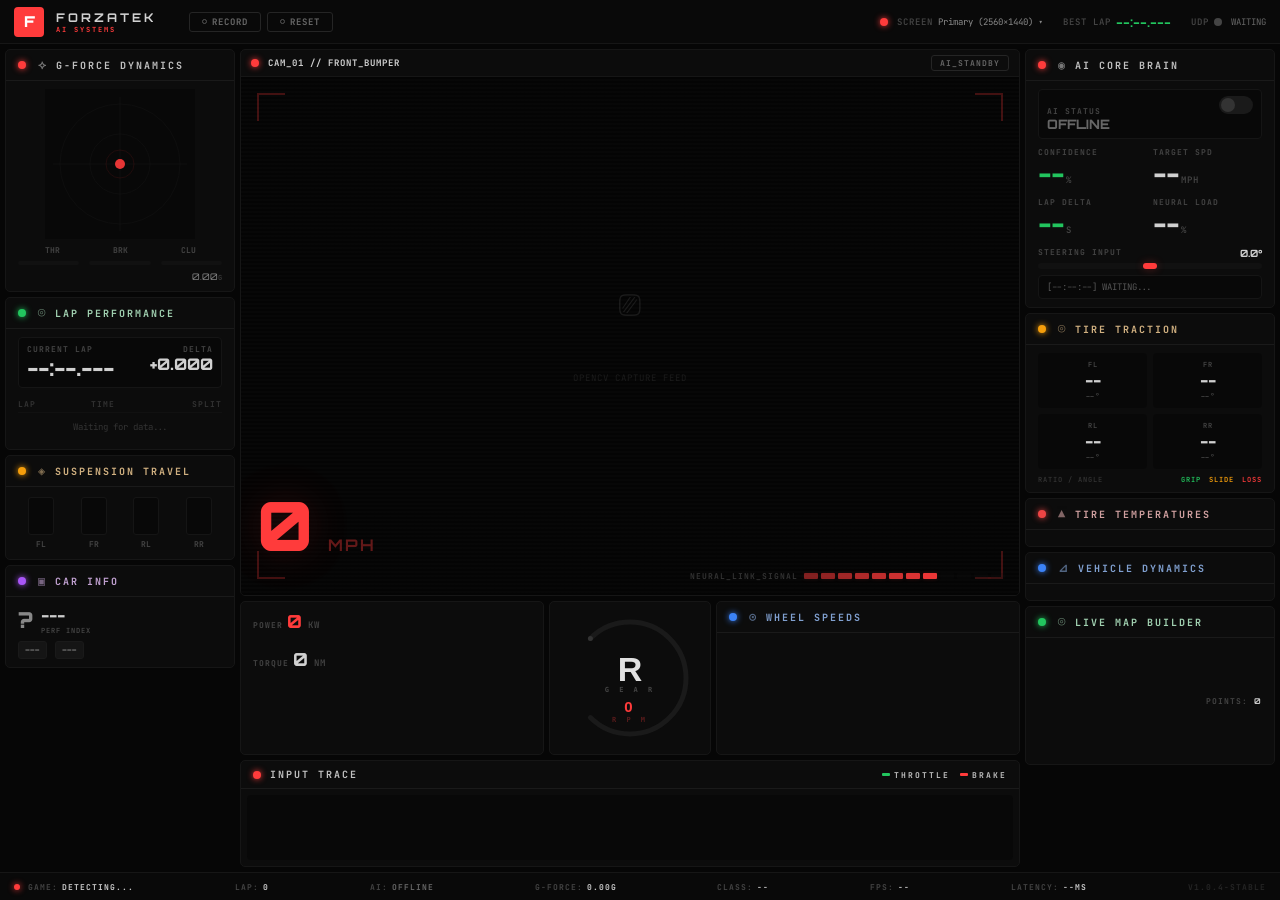
==== frontend/index.html @ ee528c3f "Initial Setup and UDP connection" ====
<!DOCTYPE html>
<html lang="en">
<head>
    <meta charset="UTF-8">
    <meta name="viewport" content="width=device-width, initial-scale=1.0">
    <title>ForzaTek AI Systems</title>
    <link rel="preconnect" href="https://fonts.googleapis.com">
    <link rel="preconnect" href="https://fonts.gstatic.com" crossorigin>
    <link href="https://fonts.googleapis.com/css2?family=JetBrains+Mono:wght@400;500;600;700;800&family=Orbitron:wght@400;500;600;700;800;900&family=Share+Tech+Mono&display=swap" rel="stylesheet">
    <link rel="stylesheet" href="css/dashboard.css">
    <link rel="icon" href="data:image/svg+xml,<svg xmlns='http://www.w3.org/2000/svg' viewBox='0 0 32 32'><rect width='32' height='32' rx='4' fill='%23ff3b3b'/><text x='16' y='23' text-anchor='middle' font-size='20' font-weight='900' fill='white' font-family='sans-serif'>F</text></svg>">
</head>
<body>
    <!-- ═══════ TOP BAR ═══════ -->
    <header class="topbar">
        <div class="topbar-left">
            <div class="logo-mark">F</div>
            <div class="logo-text">
                <div class="logo-title">FORZATEK</div>
                <div class="logo-sub">AI SYSTEMS</div>
            </div>
            <div class="topbar-buttons">
                <button class="btn-ghost" id="btn-record"><span class="btn-dot"></span>RECORD</button>
                <button class="btn-ghost" id="btn-reset"><span class="btn-dot"></span>RESET</button>
            </div>
        </div>
        <div class="topbar-right">
            <div class="topbar-item">
                <span class="status-dot red pulse"></span>
                <span class="label">SCREEN</span>
                <span class="value" id="screen-info">Primary (2560×1440) ▾</span>
            </div>
            <div class="topbar-item">
                <span class="label">BEST LAP</span>
                <span class="value green" id="best-lap">--:--.---</span>
            </div>
            <div class="topbar-item">
                <span class="label">UDP</span>
                <span class="status-dot" id="udp-dot"></span>
                <span class="value" id="udp-status">WAITING</span>
            </div>
        </div>
    </header>

    <!-- ═══════ MAIN GRID ═══════ -->
    <main class="dashboard-grid">

        <!-- ═══════ LEFT COLUMN ═══════ -->
        <div class="column column-left">

            <!-- G-Force -->
            <section class="panel">
                <div class="panel-header"><span class="status-dot red pulse"></span><span class="icon">⟡</span>G-FORCE DYNAMICS</div>
                <div class="panel-body" style="display:flex;flex-direction:column;align-items:center;gap:6px">
                    <canvas id="gforce-plot" width="150" height="150"></canvas>
                    <div style="display:flex;justify-content:space-between;width:100%;font-size:8px;color:#444;font-weight:700">
                        <span style="flex:1;text-align:center">THR</span>
                        <span style="flex:1;text-align:center">BRK</span>
                        <span style="flex:1;text-align:center">CLU</span>
                    </div>
                    <div style="display:flex;gap:10px;width:100%">
                        <div class="bar-meter"><div class="bar-fill green" id="bar-throttle" style="width:0%"></div></div>
                        <div class="bar-meter"><div class="bar-fill red" id="bar-brake" style="width:0%"></div></div>
                        <div class="bar-meter"><div class="bar-fill blue" id="bar-clutch" style="width:0%"></div></div>
                    </div>
                    <div style="align-self:flex-end;font-size:9px;color:#444">
                        <span class="display-font" id="gforce-total" style="color:#888">0.00</span><span style="font-size:7px">G</span>
                    </div>
                </div>
            </section>

            <!-- Lap Performance -->
            <section class="panel">
                <div class="panel-header green-header"><span class="status-dot green pulse"></span><span class="icon">◎</span>LAP PERFORMANCE</div>
                <div class="panel-body">
                    <div class="stat-box">
                        <div>
                            <div class="stat-label">CURRENT LAP</div>
                            <div class="stat-big" id="current-lap">--:--.---</div>
                        </div>
                        <div style="text-align:right">
                            <div class="stat-label">DELTA</div>
                            <div class="stat-mid" id="lap-delta">+0.000</div>
                        </div>
                    </div>
                    <table class="lap-table">
                        <thead><tr><th>LAP</th><th style="text-align:center">TIME</th><th style="text-align:right">SPLIT</th></tr></thead>
                        <tbody id="lap-table-body">
                            <tr><td colspan="3" style="color:#333;text-align:center;padding:8px">Waiting for data...</td></tr>
                        </tbody>
                    </table>
                </div>
            </section>

            <!-- Suspension -->
            <section class="panel">
                <div class="panel-header amber-header"><span class="status-dot amber pulse"></span><span class="icon">◈</span>SUSPENSION TRAVEL</div>
                <div class="susp-grid">
                    <div class="susp-bar-wrap"><div class="susp-bar"><div class="susp-fill" id="susp-fl"></div></div><span class="susp-label">FL</span></div>
                    <div class="susp-bar-wrap"><div class="susp-bar"><div class="susp-fill" id="susp-fr"></div></div><span class="susp-label">FR</span></div>
                    <div class="susp-bar-wrap"><div class="susp-bar"><div class="susp-fill" id="susp-rl"></div></div><span class="susp-label">RL</span></div>
                    <div class="susp-bar-wrap"><div class="susp-bar"><div class="susp-fill" id="susp-rr"></div></div><span class="susp-label">RR</span></div>
                </div>
            </section>

            <!-- Car Info -->
            <section class="panel">
                <div class="panel-header purple-header"><span class="status-dot purple pulse"></span><span class="icon">▣</span>CAR INFO</div>
                <div class="panel-body" style="display:flex;flex-direction:column;gap:6px">
                    <div style="display:flex;gap:8px;align-items:center">
                        <div class="display-font" id="car-class" style="font-size:22px;font-weight:900;color:#888;line-height:1">?</div>
                        <div>
                            <span class="display-font" id="car-pi" style="font-size:16px;font-weight:800;color:#ccc;line-height:1">---</span>
                            <div style="font-size:7px;color:#444;font-weight:700;letter-spacing:1px">PERF INDEX</div>
                        </div>
                    </div>
                    <div style="display:flex;gap:8px">
                        <span class="badge" id="car-drivetrain">---</span>
                        <span class="badge" id="car-cylinders">---</span>
                    </div>
                </div>
            </section>
        </div>

        <!-- ═══════ CENTER COLUMN ═══════ -->
        <div class="column column-center">

            <!-- Viewport -->
            <section class="panel viewport-panel">
                <div class="viewport-header">
                    <div style="display:flex;align-items:center;gap:5px"><span class="status-dot red pulse"></span><span style="font-weight:700;letter-spacing:1px">CAM_01 // FRONT_BUMPER</span></div>
                    <div class="ai-badge" id="ai-status-badge">AI_STANDBY</div>
                </div>
                <div class="viewport-screen" id="viewport">
                    <div class="scanlines"></div>
                    <div class="corner-bracket tl"></div>
                    <div class="corner-bracket tr"></div>
                    <div class="corner-bracket bl"></div>
                    <div class="corner-bracket br"></div>
                    <img id="viewport-img" alt="" style="display:none;width:100%;height:100%;object-fit:cover;position:absolute;inset:0">
                    <div class="viewport-placeholder" id="viewport-placeholder">⎚<br><span style="font-size:9px;letter-spacing:1px">OPENCV CAPTURE FEED</span></div>
                    <div class="speed-overlay">
                        <span class="speed-value display-font" id="speed-value">0</span>
                        <span class="speed-unit display-font">MPH</span>
                    </div>
                    <div class="neural-link">
                        <span class="neural-label">NEURAL_LINK_SIGNAL</span>
                        <div class="neural-bars" id="neural-bars"></div>
                    </div>
                </div>
            </section>

            <!-- Engine row -->
            <div class="engine-row">
                <section class="panel engine-panel">
                    <div class="panel-body" style="display:flex;flex-direction:column;gap:8px">
                        <div class="stat-inline"><span class="stat-label">POWER</span><span class="display-font" id="power-val" style="color:#ff3b3b;font-size:18px;font-weight:800">0</span><span class="stat-unit">KW</span></div>
                        <div class="bar-meter"><div class="bar-fill red" id="bar-power" style="width:0%"></div></div>
                        <div class="stat-inline"><span class="stat-label">TORQUE</span><span class="display-font" id="torque-val" style="color:#d0d0d0;font-size:18px;font-weight:800">0</span><span class="stat-unit">NM</span></div>
                        <div class="bar-meter"><div class="bar-fill dim" id="bar-torque" style="width:0%"></div></div>
                    </div>
                </section>
                <section class="panel gear-panel">
                    <canvas id="gear-gauge" width="136" height="136"></canvas>
                </section>
                <section class="panel">
                    <div class="panel-header blue-header"><span class="status-dot blue pulse"></span><span class="icon">⊙</span>WHEEL SPEEDS</div>
                    <div class="panel-body" id="wheel-speeds"></div>
                </section>
            </div>

            <!-- Input Trace -->
            <section class="panel">
                <div class="panel-header" style="display:flex;justify-content:space-between;align-items:center">
                    <div style="display:flex;align-items:center;gap:5px"><span class="status-dot red pulse"></span>INPUT TRACE</div>
                    <div style="display:flex;gap:10px;font-size:8px;font-weight:700">
                        <span style="display:flex;align-items:center;gap:4px"><span style="width:8px;height:3px;background:#22c55e;border-radius:1px;display:inline-block"></span>THROTTLE</span>
                        <span style="display:flex;align-items:center;gap:4px"><span style="width:8px;height:3px;background:#ff3b3b;border-radius:1px;display:inline-block"></span>BRAKE</span>
                    </div>
                </div>
                <div style="padding:6px"><canvas id="input-trace" height="65" style="width:100%;background:#080808;border-radius:4px;display:block"></canvas></div>
            </section>
        </div>

        <!-- ═══════ RIGHT COLUMN ═══════ -->
        <div class="column column-right">

            <!-- AI Core Brain -->
            <section class="panel">
                <div class="panel-header"><span class="status-dot red pulse"></span><span class="icon">◉</span>AI CORE BRAIN</div>
                <div class="panel-body">
                    <div class="stat-box" style="margin-bottom:8px">
                        <div>
                            <div class="stat-label">AI STATUS</div>
                            <div class="display-font" id="ai-status" style="font-size:13px;font-weight:800;color:#666">OFFLINE</div>
                        </div>
                        <div class="toggle-track">
                            <div class="toggle-thumb"></div>
                        </div>
                    </div>
                    <div class="stat-grid-2">
                        <div><div class="stat-label">CONFIDENCE</div><div><span class="display-font" id="ai-confidence" style="font-size:26px;font-weight:800;color:#22c55e">--</span><span class="stat-unit">%</span></div></div>
                        <div><div class="stat-label">TARGET SPD</div><div><span class="display-font" id="ai-target-spd" style="font-size:26px;font-weight:800;color:#d0d0d0">--</span><span class="stat-unit">MPH</span></div></div>
                    </div>
                    <div class="stat-grid-2" style="margin-top:8px">
                        <div><div class="stat-label">LAP DELTA</div><div><span class="display-font" id="ai-lap-delta" style="font-size:26px;font-weight:800;color:#22c55e">--</span><span class="stat-unit">S</span></div></div>
                        <div><div class="stat-label">NEURAL LOAD</div><div><span class="display-font" id="ai-neural-load" style="font-size:26px;font-weight:800;color:#d0d0d0">--</span><span class="stat-unit">%</span></div></div>
                    </div>
                    <div style="margin-top:8px">
                        <div style="display:flex;justify-content:space-between;margin-bottom:3px">
                            <span class="stat-label">STEERING INPUT</span>
                            <span class="display-font" id="steer-val" style="font-size:10px;color:#d0d0d0;font-weight:700">0.0°</span>
                        </div>
                        <div class="steering-track"><div class="steering-center"></div><div class="steering-thumb" id="steer-thumb"></div></div>
                    </div>
                    <div class="decision-log" id="decision-log">[--:--:--] WAITING...</div>
                </div>
            </section>

            <!-- Tire Traction -->
            <section class="panel">
                <div class="panel-header amber-header"><span class="status-dot amber pulse"></span><span class="icon">◎</span>TIRE TRACTION</div>
                <div class="panel-body">
                    <div class="tire-grid">
                        <div class="tire-cell" id="tire-fl"><span class="tire-label">FL</span><span class="tire-slip">--</span><span class="tire-angle">--°</span></div>
                        <div class="tire-cell" id="tire-fr"><span class="tire-label">FR</span><span class="tire-slip">--</span><span class="tire-angle">--°</span></div>
                        <div class="tire-cell" id="tire-rl"><span class="tire-label">RL</span><span class="tire-slip">--</span><span class="tire-angle">--°</span></div>
                        <div class="tire-cell" id="tire-rr"><span class="tire-label">RR</span><span class="tire-slip">--</span><span class="tire-angle">--°</span></div>
                    </div>
                    <div style="display:flex;justify-content:space-between;margin-top:6px;font-size:7px;color:#333;font-weight:600;letter-spacing:1px">
                        <span>RATIO / ANGLE</span>
                        <div style="display:flex;gap:8px"><span style="color:#22c55e">GRIP</span><span style="color:#f59e0b">SLIDE</span><span style="color:#ff3b3b">LOSS</span></div>
                    </div>
                </div>
            </section>

            <!-- Tire Temps -->
            <section class="panel">
                <div class="panel-header red-header"><span class="status-dot" style="background:#ef4444;box-shadow:0 0 6px #ef4444"></span><span class="icon">▲</span>TIRE TEMPERATURES</div>
                <div class="panel-body" id="tire-temps"></div>
            </section>

            <!-- Vehicle Dynamics -->
            <section class="panel">
                <div class="panel-header blue-header"><span class="status-dot blue pulse"></span><span class="icon">⊿</span>VEHICLE DYNAMICS</div>
                <div class="panel-body dynamics-grid" id="dynamics-grid"></div>
            </section>

            <!-- Live Map -->
            <section class="panel">
                <div class="panel-header green-header"><span class="status-dot green pulse"></span><span class="icon">◎</span>LIVE MAP BUILDER</div>
                <div class="panel-body" style="display:flex;align-items:center;justify-content:space-between">
                    <canvas id="track-map" width="110" height="110"></canvas>
                    <div style="font-size:8px;color:#444;font-weight:700;letter-spacing:1px">POINTS: <span class="display-font" id="map-points" style="color:#ccc">0</span></div>
                </div>
            </section>
        </div>
    </main>

    <!-- ═══════ BOTTOM BAR ═══════ -->
    <footer class="bottombar">
        <div class="bottombar-item"><span class="status-dot red small"></span><span class="label">GAME:</span><span class="value" id="game-name">DETECTING...</span></div>
        <div class="bottombar-item"><span class="label">LAP:</span><span class="value" id="footer-lap">0</span></div>
        <div class="bottombar-item"><span class="label">AI:</span><span class="value" id="footer-ai" style="color:#666">OFFLINE</span></div>
        <div class="bottombar-item"><span class="label">G-FORCE:</span><span class="value" id="footer-gforce">0.00G</span></div>
        <div class="bottombar-item"><span class="label">CLASS:</span><span class="value" id="footer-class">--</span></div>
        <div class="bottombar-item"><span class="label">FPS:</span><span class="value" id="footer-fps">--</span></div>
        <div class="bottombar-item"><span class="label">LATENCY:</span><span class="value" id="footer-latency">--MS</span></div>
        <div class="bottombar-item version">V1.0.4-STABLE</div>
    </footer>

    <script src="js/app.js"></script>
</body>
</html>
---- frontend/css/dashboard.css ----
/* ═══════════════════════════════════════════════
   ForzaTek AI — Dashboard Styles
   ═══════════════════════════════════════════════ */

:root {
    --font-mono: 'JetBrains Mono', 'Share Tech Mono', monospace;
    --font-display: 'Orbitron', sans-serif;
    --bg-0: #060606;
    --bg-1: #090909;
    --bg-2: #0c0c0c;
    --bg-3: #080808;
    --border: #161616;
    --border-light: #1a1a1a;
    --red: #ff3b3b;
    --green: #22c55e;
    --blue: #3b82f6;
    --amber: #f59e0b;
    --purple: #a855f7;
    --text-1: #d0d0d0;
    --text-2: #888;
    --text-3: #444;
    --text-4: #333;
}

* { box-sizing: border-box; margin: 0; padding: 0; }
body { background: var(--bg-0); color: var(--text-1); font-family: var(--font-mono); overflow: hidden; height: 100vh; display: flex; flex-direction: column; }
::-webkit-scrollbar { width: 3px; }
::-webkit-scrollbar-track { background: var(--bg-3); }
::-webkit-scrollbar-thumb { background: var(--border-light); border-radius: 2px; }

@keyframes pulse { 0%,100%{opacity:1} 50%{opacity:0.3} }

/* ─── Utility ─── */
.display-font { font-family: var(--font-display); }
.green { color: var(--green) !important; }
.red { color: var(--red) !important; }

/* ─── Status Dots ─── */
.status-dot { display: inline-block; width: 8px; height: 8px; border-radius: 50%; background: var(--text-3); flex-shrink: 0; margin-right: 4px; }
.status-dot.red { background: var(--red); box-shadow: 0 0 6px var(--red); }
.status-dot.green { background: var(--green); box-shadow: 0 0 6px var(--green); }
.status-dot.blue { background: var(--blue); box-shadow: 0 0 6px var(--blue); }
.status-dot.amber { background: var(--amber); box-shadow: 0 0 6px var(--amber); }
.status-dot.purple { background: var(--purple); box-shadow: 0 0 6px var(--purple); }
.status-dot.pulse { animation: pulse 1.5s ease-in-out infinite; }
.status-dot.small { width: 6px; height: 6px; }

/* ═══════ TOP BAR ═══════ */
.topbar { display: flex; align-items: center; justify-content: space-between; padding: 6px 14px; background: var(--bg-1); border-bottom: 1px solid var(--border); height: 44px; flex-shrink: 0; }
.topbar-left { display: flex; align-items: center; gap: 12px; }
.topbar-right { display: flex; align-items: center; gap: 20px; font-size: 9px; }
.topbar-item { display: flex; align-items: center; gap: 5px; }
.topbar-item .label { color: var(--text-3); font-weight: 600; letter-spacing: 1px; }
.topbar-item .value { color: var(--text-2); }
.topbar-item .value.green { font-family: var(--font-display); font-weight: 700; font-size: 13px; }

.logo-mark { width: 30px; height: 30px; background: var(--red); border-radius: 4px; display: flex; align-items: center; justify-content: center; font-family: var(--font-display); font-weight: 900; font-size: 15px; color: #fff; }
.logo-title { font-family: var(--font-display); font-size: 12px; font-weight: 700; letter-spacing: 3px; color: var(--text-1); }
.logo-sub { font-size: 7px; letter-spacing: 2px; color: var(--red); font-weight: 700; }
.topbar-buttons { display: flex; gap: 6px; margin-left: 20px; }
.btn-ghost { background: transparent; border: 1px solid #252525; border-radius: 3px; color: #666; padding: 3px 12px; font-size: 9px; font-family: var(--font-mono); font-weight: 700; letter-spacing: 1px; cursor: pointer; display: flex; align-items: center; gap: 5px; }
.btn-ghost:hover { border-color: #444; color: #aaa; }
.btn-dot { width: 5px; height: 5px; border-radius: 50%; border: 1px solid #555; display: inline-block; }

/* ═══════ MAIN GRID ═══════ */
.dashboard-grid { display: grid; grid-template-columns: 230px 1fr 250px; gap: 5px; padding: 5px; flex: 1; overflow: hidden; }
.column { display: flex; flex-direction: column; gap: 5px; overflow-y: auto; }

/* ═══════ PANELS ═══════ */
.panel { background: var(--bg-2); border: 1px solid var(--border); border-radius: 5px; overflow: hidden; }
.panel-header { display: flex; align-items: center; gap: 8px; padding: 7px 12px; border-bottom: 1px solid var(--border-light); font-size: 10px; font-weight: 700; letter-spacing: 2px; text-transform: uppercase; color: #c0c0c0; }
.panel-header .icon { font-size: 12px; opacity: 0.6; }
.panel-body { padding: 8px 12px; }

/* ─── Stat elements ─── */
.stat-box { display: flex; justify-content: space-between; align-items: baseline; padding: 6px 8px; background: var(--bg-3); border-radius: 4px; border: 1px solid #151515; }
.stat-label { font-size: 8px; color: var(--text-3); letter-spacing: 1px; font-weight: 700; text-transform: uppercase; }
.stat-big { font-family: var(--font-display); font-size: 22px; font-weight: 800; color: var(--text-1); }
.stat-mid { font-family: var(--font-display); font-size: 16px; font-weight: 800; }
.stat-unit { font-size: 9px; font-weight: 600; color: var(--text-3); text-transform: uppercase; letter-spacing: 1px; margin-left: 2px; }
.stat-inline { display: flex; align-items: baseline; gap: 4px; }
.stat-grid-2 { display: grid; grid-template-columns: 1fr 1fr; gap: 6px; }

/* ─── Bar meters ─── */
.bar-meter { width: 100%; height: 4px; background: #111; border-radius: 2px; overflow: hidden; flex: 1; }
.bar-fill { height: 100%; border-radius: 2px; transition: width 0.15s ease; }
.bar-fill.red { background: var(--red); box-shadow: 0 0 6px #ff3b3b50; }
.bar-fill.green { background: var(--green); box-shadow: 0 0 6px #22c55e50; }
.bar-fill.blue { background: var(--blue); box-shadow: 0 0 6px #3b82f650; }
.bar-fill.amber { background: var(--amber); box-shadow: 0 0 6px #f59e0b50; }
.bar-fill.dim { background: #555; }

/* ─── Lap table ─── */
.lap-table { width: 100%; border-collapse: collapse; font-size: 9px; margin-top: 8px; }
.lap-table thead th { color: var(--text-4); font-size: 8px; letter-spacing: 1px; font-weight: 700; padding: 3px 0; text-align: left; }
.lap-table tbody tr { border-top: 1px solid #111; }
.lap-table tbody td { padding: 4px 0; }

/* ─── Suspension bars ─── */
.susp-grid { display: flex; gap: 6px; padding: 10px 12px; }
.susp-bar-wrap { display: flex; flex-direction: column; align-items: center; gap: 4px; flex: 1; }
.susp-bar { width: 26px; height: 38px; background: var(--bg-3); border-radius: 3px; border: 1px solid #151515; position: relative; overflow: hidden; }
.susp-fill { position: absolute; bottom: 0; width: 100%; transition: height 0.15s; border-radius: 0 0 2px 2px; }
.susp-label { font-size: 8px; color: var(--text-3); font-weight: 700; }

/* ─── Badges ─── */
.badge { padding: 2px 6px; background: #151515; border-radius: 3px; color: var(--text-2); border: 1px solid var(--border-light); font-size: 9px; font-weight: 600; }

/* ═══════ VIEWPORT ═══════ */
.viewport-panel { flex: 1; display: flex; flex-direction: column; }
.viewport-header { display: flex; justify-content: space-between; padding: 5px 10px; border-bottom: 1px solid var(--border); font-size: 9px; }
.viewport-screen { flex: 1; display: flex; align-items: center; justify-content: center; position: relative; background: #040404; min-height: 280px; }
.viewport-placeholder { color: #1a1a1a; font-size: 36px; text-align: center; line-height: 1.8; }
.ai-badge { padding: 2px 8px; border: 1px solid #252525; border-radius: 3px; font-size: 8px; color: #666; font-weight: 700; letter-spacing: 1px; }

.scanlines { position: absolute; inset: 0; pointer-events: none; background: repeating-linear-gradient(transparent, transparent 2px, rgba(255,255,255,0.012) 2px, rgba(255,255,255,0.012) 4px); z-index: 2; }
.corner-bracket { position: absolute; width: 28px; height: 28px; z-index: 3; }
.corner-bracket.tl { top: 16px; left: 16px; border-top: 2px solid #ff3b3b40; border-left: 2px solid #ff3b3b40; }
.corner-bracket.tr { top: 16px; right: 16px; border-top: 2px solid #ff3b3b40; border-right: 2px solid #ff3b3b40; }
.corner-bracket.bl { bottom: 16px; left: 16px; border-bottom: 2px solid #ff3b3b40; border-left: 2px solid #ff3b3b40; }
.corner-bracket.br { bottom: 16px; right: 16px; border-bottom: 2px solid #ff3b3b40; border-right: 2px solid #ff3b3b40; }

.speed-overlay { position: absolute; bottom: 36px; left: 16px; z-index: 4; }
.speed-value { font-size: 68px; font-weight: 900; color: var(--red); line-height: 1; text-shadow: 0 0 40px #ff3b3b25, 0 0 80px #ff3b3b10; }
.speed-unit { font-size: 16px; font-weight: 700; color: #ff3b3b60; letter-spacing: 2px; margin-left: 4px; }

.neural-link { position: absolute; bottom: 14px; right: 14px; display: flex; align-items: center; gap: 6px; z-index: 4; }
.neural-label { font-size: 8px; color: #333; letter-spacing: 1px; font-weight: 700; }
.neural-bars { display: flex; align-items: center; gap: 3px; }
.neural-bar { width: 14px; height: 6px; border-radius: 1px; }

/* ─── Engine row ─── */
.engine-row { display: grid; grid-template-columns: 1fr auto 1fr; gap: 5px; }
.engine-panel .panel-body { display: flex; flex-direction: column; gap: 8px; }
.gear-panel { display: flex; align-items: center; justify-content: center; padding: 8px 12px; }

/* ─── Tire grid ─── */
.tire-grid { display: grid; grid-template-columns: 1fr 1fr; gap: 6px; }
.tire-cell { display: flex; flex-direction: column; align-items: center; gap: 3px; padding: 6px 4px; background: var(--bg-3); border-radius: 4px; border: 1px solid transparent; }
.tire-label { font-size: 7px; color: var(--text-3); font-weight: 700; letter-spacing: 1px; }
.tire-slip { font-family: var(--font-display); font-size: 16px; font-weight: 800; line-height: 1; }
.tire-angle { font-size: 8px; color: #555; }

/* ─── Temp bar row ─── */
.temp-row { display: flex; align-items: center; gap: 6px; padding: 3px 0; }
.temp-label { font-size: 8px; color: var(--text-3); font-weight: 700; width: 16px; }
.temp-bar { flex: 1; height: 5px; background: #111; border-radius: 2px; overflow: hidden; }
.temp-fill { height: 100%; border-radius: 2px; transition: width 0.2s; }
.temp-val { font-family: var(--font-display); font-size: 11px; font-weight: 700; min-width: 30px; text-align: right; }

/* ─── Wheel speed row ─── */
.ws-row { display: flex; align-items: center; gap: 6px; padding: 2px 0; }
.ws-label { font-size: 8px; color: var(--text-3); font-weight: 700; width: 16px; }
.ws-bar { flex: 1; height: 4px; background: #111; border-radius: 2px; overflow: hidden; }
.ws-fill { height: 100%; border-radius: 2px; }
.ws-val { font-family: var(--font-display); font-size: 10px; font-weight: 700; min-width: 28px; text-align: right; }

/* ─── Dynamics grid ─── */
.dynamics-grid { display: grid; grid-template-columns: 1fr 1fr; gap: 4px; font-size: 9px; }
.dyn-row { display: flex; justify-content: space-between; padding: 2px 0; }
.dyn-label { color: var(--text-3); font-size: 8px; letter-spacing: 1px; font-weight: 700; }
.dyn-val { font-family: var(--font-display); font-weight: 700; color: #ccc; font-size: 10px; }

/* ─── Steering ─── */
.steering-track { width: 100%; height: 6px; background: #111; border-radius: 3px; position: relative; margin-top: 4px; }
.steering-center { position: absolute; top: 0; left: 50%; width: 1px; height: 100%; background: #222; }
.steering-thumb { position: absolute; top: 0; height: 100%; width: 14px; border-radius: 3px; background: var(--red); left: calc(50% - 7px); box-shadow: 0 0 8px #ff3b3b50; transition: left 0.1s; }

/* ─── Decision log ─── */
.decision-log { font-size: 9px; padding: 5px 8px; background: var(--bg-3); border-radius: 4px; border: 1px solid #151515; color: #555; margin-top: 6px; overflow: hidden; white-space: nowrap; text-overflow: ellipsis; }

/* ─── Toggle ─── */
.toggle-track { width: 34px; height: 18px; border-radius: 9px; background: var(--border-light); position: relative; cursor: pointer; }
.toggle-thumb { width: 14px; height: 14px; border-radius: 50%; background: #333; position: absolute; top: 2px; left: 2px; transition: left 0.2s; }

/* ═══════ BOTTOM BAR ═══════ */
.bottombar { display: flex; align-items: center; justify-content: space-between; padding: 4px 14px; background: var(--bg-1); border-top: 1px solid var(--border); height: 28px; font-size: 8px; letter-spacing: 1px; font-weight: 700; flex-shrink: 0; }
.bottombar-item { display: flex; align-items: center; gap: 4px; }
.bottombar-item .label { color: var(--text-3); }
.bottombar-item .value { color: #ccc; }
.bottombar-item.version { color: #252525; }

/* ─── Panel header color variants ─── */
.green-header { color: #a0d0b0; }
.amber-header { color: #d0b080; }
.blue-header { color: #80a0d0; }
.red-header { color: #d0a0a0; }
.purple-header { color: #c0a0d0; }
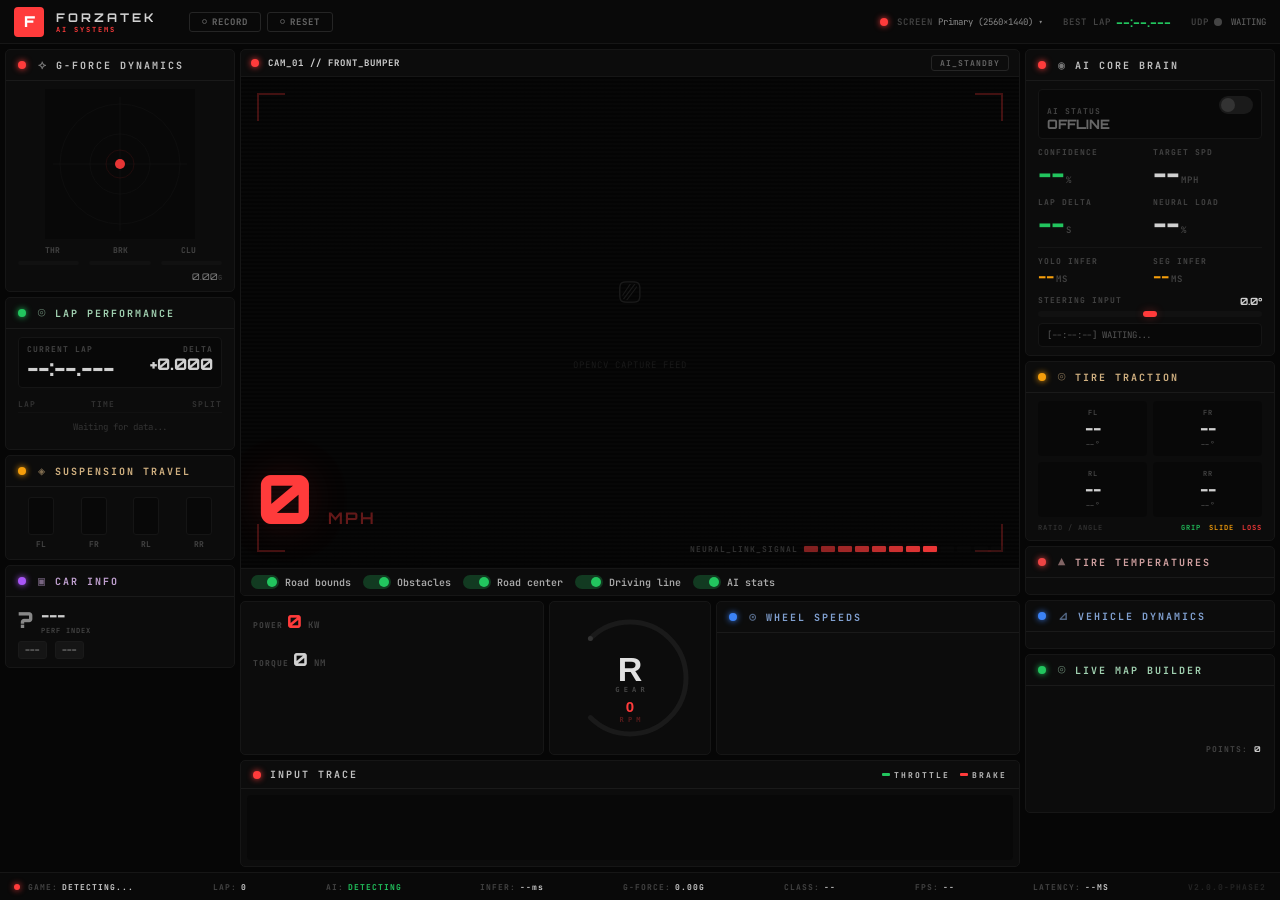
==== commit 8f25a215: "Add Phase 2 AI vision & YOLO integration Introduce Phase 2 AI vision: add backend/ai_inference.py (Y" ====
--- a/frontend/index.html
+++ b/frontend/index.html
@@ -3,7 +3,7 @@
 <head>
     <meta charset="UTF-8">
     <meta name="viewport" content="width=device-width, initial-scale=1.0">
-    <title>ForzaTek AI Systems</title>
+    <title>ForzaTek AI Systems v2.0</title>
     <link rel="preconnect" href="https://fonts.googleapis.com">
     <link rel="preconnect" href="https://fonts.gstatic.com" crossorigin>
     <link href="https://fonts.googleapis.com/css2?family=JetBrains+Mono:wght@400;500;600;700;800&family=Orbitron:wght@400;500;600;700;800;900&family=Share+Tech+Mono&display=swap" rel="stylesheet">
@@ -47,16 +47,12 @@
 
         <!-- ═══════ LEFT COLUMN ═══════ -->
         <div class="column column-left">
-
-            <!-- G-Force -->
             <section class="panel">
                 <div class="panel-header"><span class="status-dot red pulse"></span><span class="icon">⟡</span>G-FORCE DYNAMICS</div>
                 <div class="panel-body" style="display:flex;flex-direction:column;align-items:center;gap:6px">
                     <canvas id="gforce-plot" width="150" height="150"></canvas>
                     <div style="display:flex;justify-content:space-between;width:100%;font-size:8px;color:#444;font-weight:700">
-                        <span style="flex:1;text-align:center">THR</span>
-                        <span style="flex:1;text-align:center">BRK</span>
-                        <span style="flex:1;text-align:center">CLU</span>
+                        <span style="flex:1;text-align:center">THR</span><span style="flex:1;text-align:center">BRK</span><span style="flex:1;text-align:center">CLU</span>
                     </div>
                     <div style="display:flex;gap:10px;width:100%">
                         <div class="bar-meter"><div class="bar-fill green" id="bar-throttle" style="width:0%"></div></div>
@@ -69,30 +65,20 @@
                 </div>
             </section>
 
-            <!-- Lap Performance -->
             <section class="panel">
                 <div class="panel-header green-header"><span class="status-dot green pulse"></span><span class="icon">◎</span>LAP PERFORMANCE</div>
                 <div class="panel-body">
                     <div class="stat-box">
-                        <div>
-                            <div class="stat-label">CURRENT LAP</div>
-                            <div class="stat-big" id="current-lap">--:--.---</div>
-                        </div>
-                        <div style="text-align:right">
-                            <div class="stat-label">DELTA</div>
-                            <div class="stat-mid" id="lap-delta">+0.000</div>
-                        </div>
+                        <div><div class="stat-label">CURRENT LAP</div><div class="stat-big" id="current-lap">--:--.---</div></div>
+                        <div style="text-align:right"><div class="stat-label">DELTA</div><div class="stat-mid" id="lap-delta">+0.000</div></div>
                     </div>
                     <table class="lap-table">
                         <thead><tr><th>LAP</th><th style="text-align:center">TIME</th><th style="text-align:right">SPLIT</th></tr></thead>
-                        <tbody id="lap-table-body">
-                            <tr><td colspan="3" style="color:#333;text-align:center;padding:8px">Waiting for data...</td></tr>
-                        </tbody>
+                        <tbody id="lap-table-body"><tr><td colspan="3" style="color:#333;text-align:center;padding:8px">Waiting for data...</td></tr></tbody>
                     </table>
                 </div>
             </section>
 
-            <!-- Suspension -->
             <section class="panel">
                 <div class="panel-header amber-header"><span class="status-dot amber pulse"></span><span class="icon">◈</span>SUSPENSION TRAVEL</div>
                 <div class="susp-grid">
@@ -103,29 +89,20 @@
                 </div>
             </section>
 
-            <!-- Car Info -->
             <section class="panel">
                 <div class="panel-header purple-header"><span class="status-dot purple pulse"></span><span class="icon">▣</span>CAR INFO</div>
                 <div class="panel-body" style="display:flex;flex-direction:column;gap:6px">
                     <div style="display:flex;gap:8px;align-items:center">
                         <div class="display-font" id="car-class" style="font-size:22px;font-weight:900;color:#888;line-height:1">?</div>
-                        <div>
-                            <span class="display-font" id="car-pi" style="font-size:16px;font-weight:800;color:#ccc;line-height:1">---</span>
-                            <div style="font-size:7px;color:#444;font-weight:700;letter-spacing:1px">PERF INDEX</div>
-                        </div>
-                    </div>
-                    <div style="display:flex;gap:8px">
-                        <span class="badge" id="car-drivetrain">---</span>
-                        <span class="badge" id="car-cylinders">---</span>
-                    </div>
+                        <div><span class="display-font" id="car-pi" style="font-size:16px;font-weight:800;color:#ccc;line-height:1">---</span><div style="font-size:7px;color:#444;font-weight:700;letter-spacing:1px">PERF INDEX</div></div>
+                    </div>
+                    <div style="display:flex;gap:8px"><span class="badge" id="car-drivetrain">---</span><span class="badge" id="car-cylinders">---</span></div>
                 </div>
             </section>
         </div>
 
         <!-- ═══════ CENTER COLUMN ═══════ -->
         <div class="column column-center">
-
-            <!-- Viewport -->
             <section class="panel viewport-panel">
                 <div class="viewport-header">
                     <div style="display:flex;align-items:center;gap:5px"><span class="status-dot red pulse"></span><span style="font-weight:700;letter-spacing:1px">CAM_01 // FRONT_BUMPER</span></div>
@@ -133,24 +110,39 @@
                 </div>
                 <div class="viewport-screen" id="viewport">
                     <div class="scanlines"></div>
-                    <div class="corner-bracket tl"></div>
-                    <div class="corner-bracket tr"></div>
-                    <div class="corner-bracket bl"></div>
-                    <div class="corner-bracket br"></div>
-                    <img id="viewport-img" alt="" style="display:none;width:100%;height:100%;object-fit:cover;position:absolute;inset:0">
-                    <div class="viewport-placeholder" id="viewport-placeholder">⎚<br><span style="font-size:9px;letter-spacing:1px">OPENCV CAPTURE FEED</span></div>
-                    <div class="speed-overlay">
+                    <div class="corner-bracket tl"></div><div class="corner-bracket tr"></div>
+                    <div class="corner-bracket bl"></div><div class="corner-bracket br"></div>
+                    <img id="viewport-img" alt="" style="display:none;width:100%;height:100%;object-fit:cover;position:absolute;inset:0;z-index:1">
+                    <!-- NEW Phase 2: Overlay canvas sits on top of the game image -->
+                    <canvas id="overlay-canvas" style="position:absolute;inset:0;width:100%;height:100%;z-index:2;pointer-events:none"></canvas>
+                    <div class="viewport-placeholder" id="viewport-placeholder" style="z-index:3">⎚<br><span style="font-size:9px;letter-spacing:1px">OPENCV CAPTURE FEED</span></div>
+                    <!-- NEW Phase 2: AI overlay HUD tags -->
+                    <div class="overlay-hud" id="overlay-hud" style="display:none;z-index:4">
+                        <div class="overlay-tag green-tag" id="tag-road">ROAD BOUNDS</div>
+                        <div class="overlay-tag red-tag" id="tag-obstacles">OBSTACLES: 0</div>
+                        <div class="overlay-tag" style="background:#3b9eff20;color:#3b9eff;border:1px solid #3b9eff40" id="tag-drivingline">DRIVING LINE</div>
+                        <div class="overlay-tag" id="tag-ai-active" style="position:absolute;top:8px;right:8px;background:#22c55e20;color:#22c55e;border:1px solid #22c55e40">AI: DETECTING</div>
+                        <div class="overlay-stats" id="overlay-stats-hud">YOLO: --ms | SEG: --ms | TOTAL: --ms</div>
+                    </div>
+                    <div class="speed-overlay" style="z-index:5">
                         <span class="speed-value display-font" id="speed-value">0</span>
                         <span class="speed-unit display-font">MPH</span>
                     </div>
-                    <div class="neural-link">
+                    <div class="neural-link" style="z-index:5">
                         <span class="neural-label">NEURAL_LINK_SIGNAL</span>
                         <div class="neural-bars" id="neural-bars"></div>
                     </div>
                 </div>
-            </section>
-
-            <!-- Engine row -->
+                <!-- NEW Phase 2: Overlay layer toggles below viewport -->
+                <div class="overlay-toggles" id="overlay-toggles">
+                    <label class="overlay-toggle"><input type="checkbox" id="toggle-road" checked><span class="toggle-slider"></span>Road bounds</label>
+                    <label class="overlay-toggle"><input type="checkbox" id="toggle-obstacles" checked><span class="toggle-slider"></span>Obstacles</label>
+                    <label class="overlay-toggle"><input type="checkbox" id="toggle-center" checked><span class="toggle-slider"></span>Road center</label>
+                    <label class="overlay-toggle"><input type="checkbox" id="toggle-driving-line" checked><span class="toggle-slider"></span>Driving line</label>
+                    <label class="overlay-toggle"><input type="checkbox" id="toggle-stats" checked><span class="toggle-slider"></span>AI stats</label>
+                </div>
+            </section>
+
             <div class="engine-row">
                 <section class="panel engine-panel">
                     <div class="panel-body" style="display:flex;flex-direction:column;gap:8px">
@@ -160,16 +152,13 @@
                         <div class="bar-meter"><div class="bar-fill dim" id="bar-torque" style="width:0%"></div></div>
                     </div>
                 </section>
-                <section class="panel gear-panel">
-                    <canvas id="gear-gauge" width="136" height="136"></canvas>
-                </section>
+                <section class="panel gear-panel"><canvas id="gear-gauge" width="136" height="136"></canvas></section>
                 <section class="panel">
                     <div class="panel-header blue-header"><span class="status-dot blue pulse"></span><span class="icon">⊙</span>WHEEL SPEEDS</div>
                     <div class="panel-body" id="wheel-speeds"></div>
                 </section>
             </div>
 
-            <!-- Input Trace -->
             <section class="panel">
                 <div class="panel-header" style="display:flex;justify-content:space-between;align-items:center">
                     <div style="display:flex;align-items:center;gap:5px"><span class="status-dot red pulse"></span>INPUT TRACE</div>
@@ -184,19 +173,12 @@
 
         <!-- ═══════ RIGHT COLUMN ═══════ -->
         <div class="column column-right">
-
-            <!-- AI Core Brain -->
             <section class="panel">
                 <div class="panel-header"><span class="status-dot red pulse"></span><span class="icon">◉</span>AI CORE BRAIN</div>
                 <div class="panel-body">
                     <div class="stat-box" style="margin-bottom:8px">
-                        <div>
-                            <div class="stat-label">AI STATUS</div>
-                            <div class="display-font" id="ai-status" style="font-size:13px;font-weight:800;color:#666">OFFLINE</div>
-                        </div>
-                        <div class="toggle-track">
-                            <div class="toggle-thumb"></div>
-                        </div>
+                        <div><div class="stat-label">AI STATUS</div><div class="display-font" id="ai-status" style="font-size:13px;font-weight:800;color:#666">OFFLINE</div></div>
+                        <div class="toggle-track"><div class="toggle-thumb"></div></div>
                     </div>
                     <div class="stat-grid-2">
                         <div><div class="stat-label">CONFIDENCE</div><div><span class="display-font" id="ai-confidence" style="font-size:26px;font-weight:800;color:#22c55e">--</span><span class="stat-unit">%</span></div></div>
@@ -205,6 +187,11 @@
                     <div class="stat-grid-2" style="margin-top:8px">
                         <div><div class="stat-label">LAP DELTA</div><div><span class="display-font" id="ai-lap-delta" style="font-size:26px;font-weight:800;color:#22c55e">--</span><span class="stat-unit">S</span></div></div>
                         <div><div class="stat-label">NEURAL LOAD</div><div><span class="display-font" id="ai-neural-load" style="font-size:26px;font-weight:800;color:#d0d0d0">--</span><span class="stat-unit">%</span></div></div>
+                    </div>
+                    <!-- NEW Phase 2: AI inference stats -->
+                    <div class="stat-grid-2" style="margin-top:8px;padding-top:8px;border-top:1px solid #151515">
+                        <div><div class="stat-label">YOLO INFER</div><div><span class="display-font" id="ai-yolo-ms" style="font-size:16px;font-weight:700;color:#f59e0b">--</span><span class="stat-unit">MS</span></div></div>
+                        <div><div class="stat-label">SEG INFER</div><div><span class="display-font" id="ai-seg-ms" style="font-size:16px;font-weight:700;color:#f59e0b">--</span><span class="stat-unit">MS</span></div></div>
                     </div>
                     <div style="margin-top:8px">
                         <div style="display:flex;justify-content:space-between;margin-bottom:3px">
@@ -217,7 +204,6 @@
                 </div>
             </section>
 
-            <!-- Tire Traction -->
             <section class="panel">
                 <div class="panel-header amber-header"><span class="status-dot amber pulse"></span><span class="icon">◎</span>TIRE TRACTION</div>
                 <div class="panel-body">
@@ -234,19 +220,16 @@
                 </div>
             </section>
 
-            <!-- Tire Temps -->
             <section class="panel">
                 <div class="panel-header red-header"><span class="status-dot" style="background:#ef4444;box-shadow:0 0 6px #ef4444"></span><span class="icon">▲</span>TIRE TEMPERATURES</div>
                 <div class="panel-body" id="tire-temps"></div>
             </section>
 
-            <!-- Vehicle Dynamics -->
             <section class="panel">
                 <div class="panel-header blue-header"><span class="status-dot blue pulse"></span><span class="icon">⊿</span>VEHICLE DYNAMICS</div>
                 <div class="panel-body dynamics-grid" id="dynamics-grid"></div>
             </section>
 
-            <!-- Live Map -->
             <section class="panel">
                 <div class="panel-header green-header"><span class="status-dot green pulse"></span><span class="icon">◎</span>LIVE MAP BUILDER</div>
                 <div class="panel-body" style="display:flex;align-items:center;justify-content:space-between">
@@ -261,12 +244,13 @@
     <footer class="bottombar">
         <div class="bottombar-item"><span class="status-dot red small"></span><span class="label">GAME:</span><span class="value" id="game-name">DETECTING...</span></div>
         <div class="bottombar-item"><span class="label">LAP:</span><span class="value" id="footer-lap">0</span></div>
-        <div class="bottombar-item"><span class="label">AI:</span><span class="value" id="footer-ai" style="color:#666">OFFLINE</span></div>
+        <div class="bottombar-item"><span class="label">AI:</span><span class="value" id="footer-ai" style="color:#22c55e">DETECTING</span></div>
+        <div class="bottombar-item"><span class="label">INFER:</span><span class="value" id="footer-infer">--ms</span></div>
         <div class="bottombar-item"><span class="label">G-FORCE:</span><span class="value" id="footer-gforce">0.00G</span></div>
         <div class="bottombar-item"><span class="label">CLASS:</span><span class="value" id="footer-class">--</span></div>
         <div class="bottombar-item"><span class="label">FPS:</span><span class="value" id="footer-fps">--</span></div>
         <div class="bottombar-item"><span class="label">LATENCY:</span><span class="value" id="footer-latency">--MS</span></div>
-        <div class="bottombar-item version">V1.0.4-STABLE</div>
+        <div class="bottombar-item version">V2.0.0-PHASE2</div>
     </footer>
 
     <script src="js/app.js"></script>
--- a/frontend/css/dashboard.css
+++ b/frontend/css/dashboard.css
@@ -1,36 +1,21 @@
 /* ═══════════════════════════════════════════════
-   ForzaTek AI — Dashboard Styles
+   ForzaTek AI — Dashboard Styles (Phase 1 + 2)
    ═══════════════════════════════════════════════ */
 
 :root {
     --font-mono: 'JetBrains Mono', 'Share Tech Mono', monospace;
     --font-display: 'Orbitron', sans-serif;
-    --bg-0: #060606;
-    --bg-1: #090909;
-    --bg-2: #0c0c0c;
-    --bg-3: #080808;
-    --border: #161616;
-    --border-light: #1a1a1a;
-    --red: #ff3b3b;
-    --green: #22c55e;
-    --blue: #3b82f6;
-    --amber: #f59e0b;
-    --purple: #a855f7;
-    --text-1: #d0d0d0;
-    --text-2: #888;
-    --text-3: #444;
-    --text-4: #333;
+    --bg-0: #060606; --bg-1: #090909; --bg-2: #0c0c0c; --bg-3: #080808;
+    --border: #161616; --border-light: #1a1a1a;
+    --red: #ff3b3b; --green: #22c55e; --blue: #3b82f6; --amber: #f59e0b; --purple: #a855f7;
+    --text-1: #d0d0d0; --text-2: #888; --text-3: #444; --text-4: #333;
 }
 
 * { box-sizing: border-box; margin: 0; padding: 0; }
 body { background: var(--bg-0); color: var(--text-1); font-family: var(--font-mono); overflow: hidden; height: 100vh; display: flex; flex-direction: column; }
-::-webkit-scrollbar { width: 3px; }
-::-webkit-scrollbar-track { background: var(--bg-3); }
-::-webkit-scrollbar-thumb { background: var(--border-light); border-radius: 2px; }
-
+::-webkit-scrollbar { width: 3px; } ::-webkit-scrollbar-track { background: var(--bg-3); } ::-webkit-scrollbar-thumb { background: var(--border-light); border-radius: 2px; }
 @keyframes pulse { 0%,100%{opacity:1} 50%{opacity:0.3} }
 
-/* ─── Utility ─── */
 .display-font { font-family: var(--font-display); }
 .green { color: var(--green) !important; }
 .red { color: var(--red) !important; }
@@ -53,7 +38,6 @@
 .topbar-item .label { color: var(--text-3); font-weight: 600; letter-spacing: 1px; }
 .topbar-item .value { color: var(--text-2); }
 .topbar-item .value.green { font-family: var(--font-display); font-weight: 700; font-size: 13px; }
-
 .logo-mark { width: 30px; height: 30px; background: var(--red); border-radius: 4px; display: flex; align-items: center; justify-content: center; font-family: var(--font-display); font-weight: 900; font-size: 15px; color: #fff; }
 .logo-title { font-family: var(--font-display); font-size: 12px; font-weight: 700; letter-spacing: 3px; color: var(--text-1); }
 .logo-sub { font-size: 7px; letter-spacing: 2px; color: var(--red); font-weight: 700; }
@@ -72,7 +56,6 @@
 .panel-header .icon { font-size: 12px; opacity: 0.6; }
 .panel-body { padding: 8px 12px; }
 
-/* ─── Stat elements ─── */
 .stat-box { display: flex; justify-content: space-between; align-items: baseline; padding: 6px 8px; background: var(--bg-3); border-radius: 4px; border: 1px solid #151515; }
 .stat-label { font-size: 8px; color: var(--text-3); letter-spacing: 1px; font-weight: 700; text-transform: uppercase; }
 .stat-big { font-family: var(--font-display); font-size: 22px; font-weight: 800; color: var(--text-1); }
@@ -81,7 +64,6 @@
 .stat-inline { display: flex; align-items: baseline; gap: 4px; }
 .stat-grid-2 { display: grid; grid-template-columns: 1fr 1fr; gap: 6px; }
 
-/* ─── Bar meters ─── */
 .bar-meter { width: 100%; height: 4px; background: #111; border-radius: 2px; overflow: hidden; flex: 1; }
 .bar-fill { height: 100%; border-radius: 2px; transition: width 0.15s ease; }
 .bar-fill.red { background: var(--red); box-shadow: 0 0 6px #ff3b3b50; }
@@ -90,20 +72,17 @@
 .bar-fill.amber { background: var(--amber); box-shadow: 0 0 6px #f59e0b50; }
 .bar-fill.dim { background: #555; }
 
-/* ─── Lap table ─── */
 .lap-table { width: 100%; border-collapse: collapse; font-size: 9px; margin-top: 8px; }
 .lap-table thead th { color: var(--text-4); font-size: 8px; letter-spacing: 1px; font-weight: 700; padding: 3px 0; text-align: left; }
 .lap-table tbody tr { border-top: 1px solid #111; }
 .lap-table tbody td { padding: 4px 0; }
 
-/* ─── Suspension bars ─── */
 .susp-grid { display: flex; gap: 6px; padding: 10px 12px; }
 .susp-bar-wrap { display: flex; flex-direction: column; align-items: center; gap: 4px; flex: 1; }
 .susp-bar { width: 26px; height: 38px; background: var(--bg-3); border-radius: 3px; border: 1px solid #151515; position: relative; overflow: hidden; }
 .susp-fill { position: absolute; bottom: 0; width: 100%; transition: height 0.15s; border-radius: 0 0 2px 2px; }
 .susp-label { font-size: 8px; color: var(--text-3); font-weight: 700; }
 
-/* ─── Badges ─── */
 .badge { padding: 2px 6px; background: #151515; border-radius: 3px; color: var(--text-2); border: 1px solid var(--border-light); font-size: 9px; font-weight: 600; }
 
 /* ═══════ VIEWPORT ═══════ */
@@ -120,56 +99,65 @@
 .corner-bracket.bl { bottom: 16px; left: 16px; border-bottom: 2px solid #ff3b3b40; border-left: 2px solid #ff3b3b40; }
 .corner-bracket.br { bottom: 16px; right: 16px; border-bottom: 2px solid #ff3b3b40; border-right: 2px solid #ff3b3b40; }
 
-.speed-overlay { position: absolute; bottom: 36px; left: 16px; z-index: 4; }
+.speed-overlay { position: absolute; bottom: 36px; left: 16px; }
 .speed-value { font-size: 68px; font-weight: 900; color: var(--red); line-height: 1; text-shadow: 0 0 40px #ff3b3b25, 0 0 80px #ff3b3b10; }
 .speed-unit { font-size: 16px; font-weight: 700; color: #ff3b3b60; letter-spacing: 2px; margin-left: 4px; }
 
-.neural-link { position: absolute; bottom: 14px; right: 14px; display: flex; align-items: center; gap: 6px; z-index: 4; }
+.neural-link { position: absolute; bottom: 14px; right: 14px; display: flex; align-items: center; gap: 6px; }
 .neural-label { font-size: 8px; color: #333; letter-spacing: 1px; font-weight: 700; }
 .neural-bars { display: flex; align-items: center; gap: 3px; }
 .neural-bar { width: 14px; height: 6px; border-radius: 1px; }
+
+/* ═══════ NEW Phase 2: Overlay HUD + Toggles ═══════ */
+.overlay-hud { position: absolute; top: 0; left: 0; right: 0; padding: 8px; display: flex; gap: 6px; flex-wrap: wrap; pointer-events: none; }
+.overlay-tag { padding: 2px 6px; border-radius: 2px; font-size: 9px; font-weight: 700; letter-spacing: 1px; white-space: nowrap; font-family: var(--font-mono); }
+.overlay-tag.green-tag { background: #22c55e20; color: #22c55e; border: 1px solid #22c55e40; }
+.overlay-tag.red-tag { background: #ff3b3b20; color: #ff3b3b; border: 1px solid #ff3b3b40; }
+.overlay-tag.amber-tag { background: #f59e0b20; color: #f59e0b; border: 1px solid #f59e0b40; }
+.overlay-stats { position: absolute; bottom: 8px; left: 50%; transform: translateX(-50%); font-size: 8px; font-weight: 700; color: #555; font-family: var(--font-mono); letter-spacing: 0.5px; white-space: nowrap; }
+
+.overlay-toggles { display: flex; gap: 12px; padding: 6px 10px; border-top: 1px solid var(--border); background: var(--bg-2); flex-wrap: wrap; }
+.overlay-toggle { display: flex; align-items: center; gap: 6px; font-size: 10px; color: #aaa; cursor: pointer; user-select: none; font-family: var(--font-mono); font-weight: 600; }
+.overlay-toggle input { display: none; }
+.toggle-slider { width: 28px; height: 14px; border-radius: 7px; background: #333; position: relative; transition: background 0.2s; flex-shrink: 0; }
+.toggle-slider::after { content: ''; position: absolute; top: 2px; left: 2px; width: 10px; height: 10px; border-radius: 50%; background: #888; transition: left 0.2s, background 0.2s; }
+.overlay-toggle input:checked + .toggle-slider { background: #22c55e40; }
+.overlay-toggle input:checked + .toggle-slider::after { left: 16px; background: #22c55e; }
 
 /* ─── Engine row ─── */
 .engine-row { display: grid; grid-template-columns: 1fr auto 1fr; gap: 5px; }
 .engine-panel .panel-body { display: flex; flex-direction: column; gap: 8px; }
 .gear-panel { display: flex; align-items: center; justify-content: center; padding: 8px 12px; }
 
-/* ─── Tire grid ─── */
 .tire-grid { display: grid; grid-template-columns: 1fr 1fr; gap: 6px; }
 .tire-cell { display: flex; flex-direction: column; align-items: center; gap: 3px; padding: 6px 4px; background: var(--bg-3); border-radius: 4px; border: 1px solid transparent; }
 .tire-label { font-size: 7px; color: var(--text-3); font-weight: 700; letter-spacing: 1px; }
 .tire-slip { font-family: var(--font-display); font-size: 16px; font-weight: 800; line-height: 1; }
 .tire-angle { font-size: 8px; color: #555; }
 
-/* ─── Temp bar row ─── */
 .temp-row { display: flex; align-items: center; gap: 6px; padding: 3px 0; }
 .temp-label { font-size: 8px; color: var(--text-3); font-weight: 700; width: 16px; }
 .temp-bar { flex: 1; height: 5px; background: #111; border-radius: 2px; overflow: hidden; }
 .temp-fill { height: 100%; border-radius: 2px; transition: width 0.2s; }
 .temp-val { font-family: var(--font-display); font-size: 11px; font-weight: 700; min-width: 30px; text-align: right; }
 
-/* ─── Wheel speed row ─── */
 .ws-row { display: flex; align-items: center; gap: 6px; padding: 2px 0; }
 .ws-label { font-size: 8px; color: var(--text-3); font-weight: 700; width: 16px; }
 .ws-bar { flex: 1; height: 4px; background: #111; border-radius: 2px; overflow: hidden; }
 .ws-fill { height: 100%; border-radius: 2px; }
 .ws-val { font-family: var(--font-display); font-size: 10px; font-weight: 700; min-width: 28px; text-align: right; }
 
-/* ─── Dynamics grid ─── */
 .dynamics-grid { display: grid; grid-template-columns: 1fr 1fr; gap: 4px; font-size: 9px; }
 .dyn-row { display: flex; justify-content: space-between; padding: 2px 0; }
 .dyn-label { color: var(--text-3); font-size: 8px; letter-spacing: 1px; font-weight: 700; }
 .dyn-val { font-family: var(--font-display); font-weight: 700; color: #ccc; font-size: 10px; }
 
-/* ─── Steering ─── */
 .steering-track { width: 100%; height: 6px; background: #111; border-radius: 3px; position: relative; margin-top: 4px; }
 .steering-center { position: absolute; top: 0; left: 50%; width: 1px; height: 100%; background: #222; }
 .steering-thumb { position: absolute; top: 0; height: 100%; width: 14px; border-radius: 3px; background: var(--red); left: calc(50% - 7px); box-shadow: 0 0 8px #ff3b3b50; transition: left 0.1s; }
 
-/* ─── Decision log ─── */
 .decision-log { font-size: 9px; padding: 5px 8px; background: var(--bg-3); border-radius: 4px; border: 1px solid #151515; color: #555; margin-top: 6px; overflow: hidden; white-space: nowrap; text-overflow: ellipsis; }
 
-/* ─── Toggle ─── */
 .toggle-track { width: 34px; height: 18px; border-radius: 9px; background: var(--border-light); position: relative; cursor: pointer; }
 .toggle-thumb { width: 14px; height: 14px; border-radius: 50%; background: #333; position: absolute; top: 2px; left: 2px; transition: left 0.2s; }
 
@@ -180,9 +168,5 @@
 .bottombar-item .value { color: #ccc; }
 .bottombar-item.version { color: #252525; }
 
-/* ─── Panel header color variants ─── */
-.green-header { color: #a0d0b0; }
-.amber-header { color: #d0b080; }
-.blue-header { color: #80a0d0; }
-.red-header { color: #d0a0a0; }
-.purple-header { color: #c0a0d0; }
+.green-header { color: #a0d0b0; } .amber-header { color: #d0b080; }
+.blue-header { color: #80a0d0; } .red-header { color: #d0a0a0; } .purple-header { color: #c0a0d0; }
